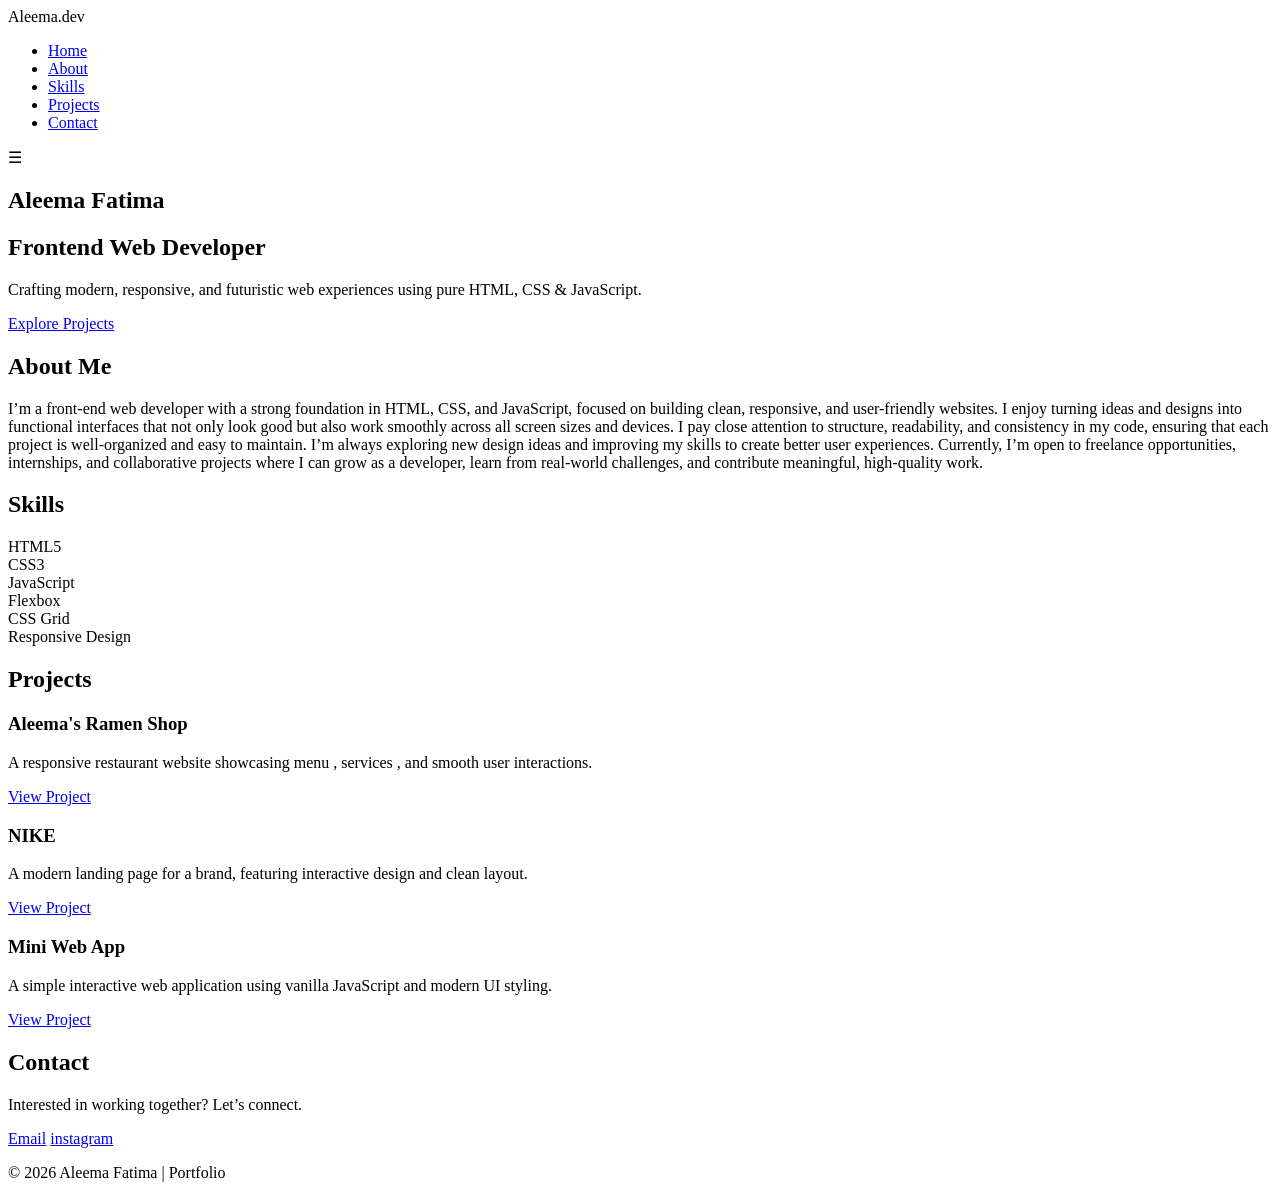
==== index.html @ c29633e4 "Update and rename index.html.html to index.html" ====
<!DOCTYPE html>
<html lang="en">
<head>
    <meta charset="UTF-8" />
    <meta name="viewport" content="width=device-width, initial-scale=1.0" />
    <title>My Portfolio</title>

    <link rel="stylesheet" href="myportfolio2.css" />
</head>
<body>

<!-- ================= NAVBAR ================= -->
<header>
    <nav class="navbar">
        <div class="logo">Aleema<span>.dev</span></div>

        <ul class="nav-links">
            <li><a href="#home">Home</a></li>
            <li><a href="#about">About</a></li>
            <li><a href="#skills">Skills</a></li>
            <li><a href="#projects">Projects</a></li>
            <li><a href="#contact">Contact</a></li>
        </ul>

        <div class="menu-toggle" id="menuToggle">☰</div>
    </nav>
</header>

<!-- ================= HERO ================= -->
<section id="home" class="hero">
    <div class="hero-content">
        <h1>Aleema Fatima</h1>
        <h2>Frontend Web Developer</h2>
        <p>
            Crafting modern, responsive, and futuristic web experiences
            using pure HTML, CSS & JavaScript.
        </p>
        <a href="#projects" class="btn">Explore Projects</a>
    </div>
</section>

<!-- ================= ABOUT ================= -->
<section id="about" class="section">
    <h2 class="section-title">About Me</h2>
    <p class="section-text">
        I’m a front-end web developer with a strong foundation in HTML, CSS, and JavaScript, focused on building clean, responsive, and user-friendly websites. I enjoy turning ideas and designs into functional interfaces that not only look good but also work smoothly across all screen sizes and devices.

I pay close attention to structure, readability, and consistency in my code, ensuring that each project is well-organized and easy to maintain. I’m always exploring new design ideas and improving my skills to create better user experiences.

Currently, I’m open to freelance opportunities, internships, and collaborative projects where I can grow as a developer, learn from real-world challenges, and contribute meaningful, high-quality work.
        
    </p>
</section>

<!-- ================= SKILLS ================= -->
<section id="skills" class="section">
    <h2 class="section-title">Skills</h2>

    <div class="skills-grid">
        <div class="skill-card">HTML5</div>
        <div class="skill-card">CSS3</div>
        <div class="skill-card">JavaScript</div>
        <div class="skill-card">Flexbox</div>
        <div class="skill-card">CSS Grid</div>
        <div class="skill-card">Responsive Design</div>
    </div>
</section>

<!-- ================= PROJECTS ================= -->
<section id="projects" class="section">
    <h2 class="section-title">Projects</h2>

    <div class="projects-grid">

        <div class="project-card">
            <h3>Aleema's Ramen Shop</h3>
            <p>
                A responsive restaurant website showcasing menu , services , and smooth user interactions.
                
            </p>
            <a href="ramen.html" class="btn">View Project</a>
        </div>

        <div class="project-card">
            <h3>NIKE</h3>
            <p>
                A modern landing page for a brand, featuring interactive design and clean layout.
                
            </p>
            <a href="index.html" class="btn">View Project</a>
        </div>

        <div class="project-card">
            <h3>Mini Web App</h3>
            <p>
                A simple interactive web application using vanilla
                JavaScript and modern UI styling.
            </p>
            <a href="#" class="btn">View Project</a>
        </div>

    </div>
</section>

<!-- ================= CONTACT ================= -->
<section id="contact" class="section">
    <h2 class="section-title">Contact</h2>

    <p class="section-text">
        Interested in working together? Let’s connect.
    </p>

    <div class="contact-buttons">
        <a href="mailto:azmialeema2007@gmail.com" class="btn">Email</a>
        <a href="https://www.instagram.com/aleema.xdesigns" class="btn">instagram</a>
    </div>
</section>

<!-- ================= FOOTER ================= -->
<footer class="footer">
    <p>© 2026 Aleema Fatima | Portfolio</p>
</footer>

<script src="myportfolio2.js"></script>
</body>
</html>
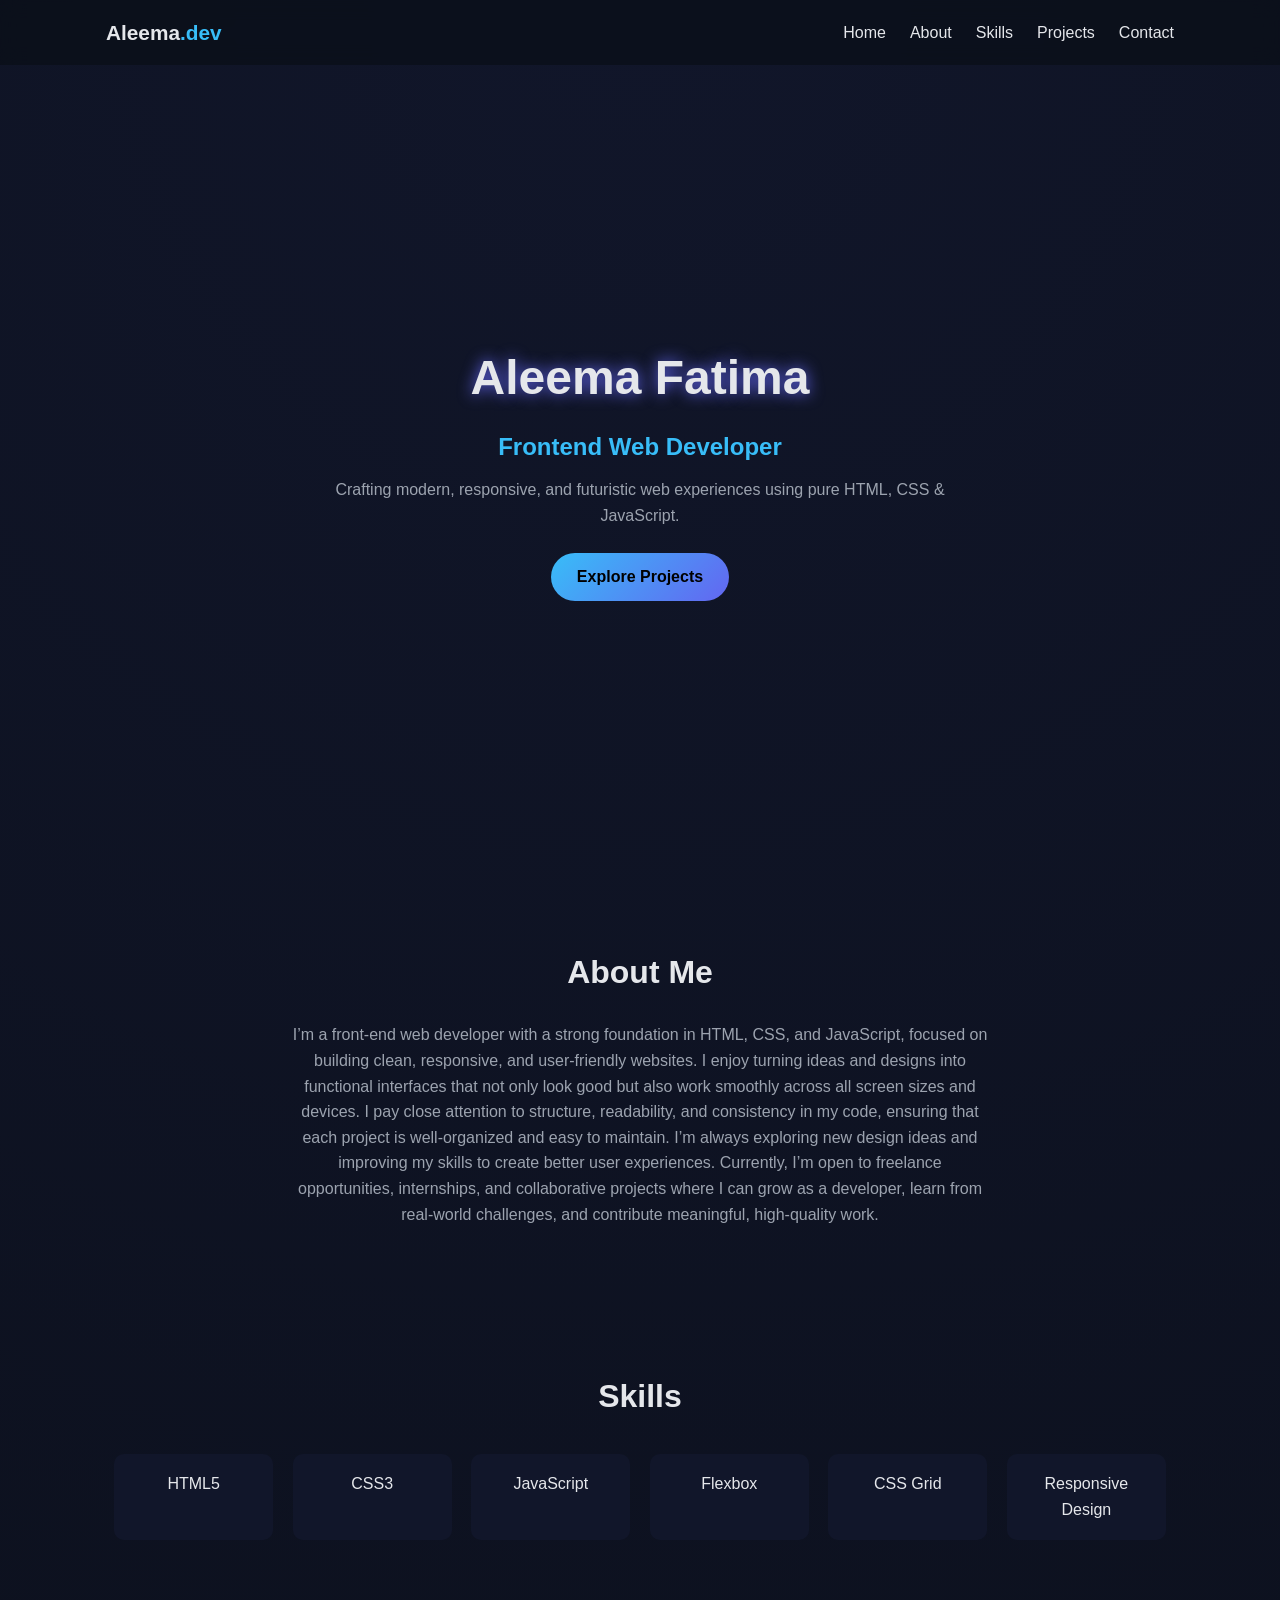
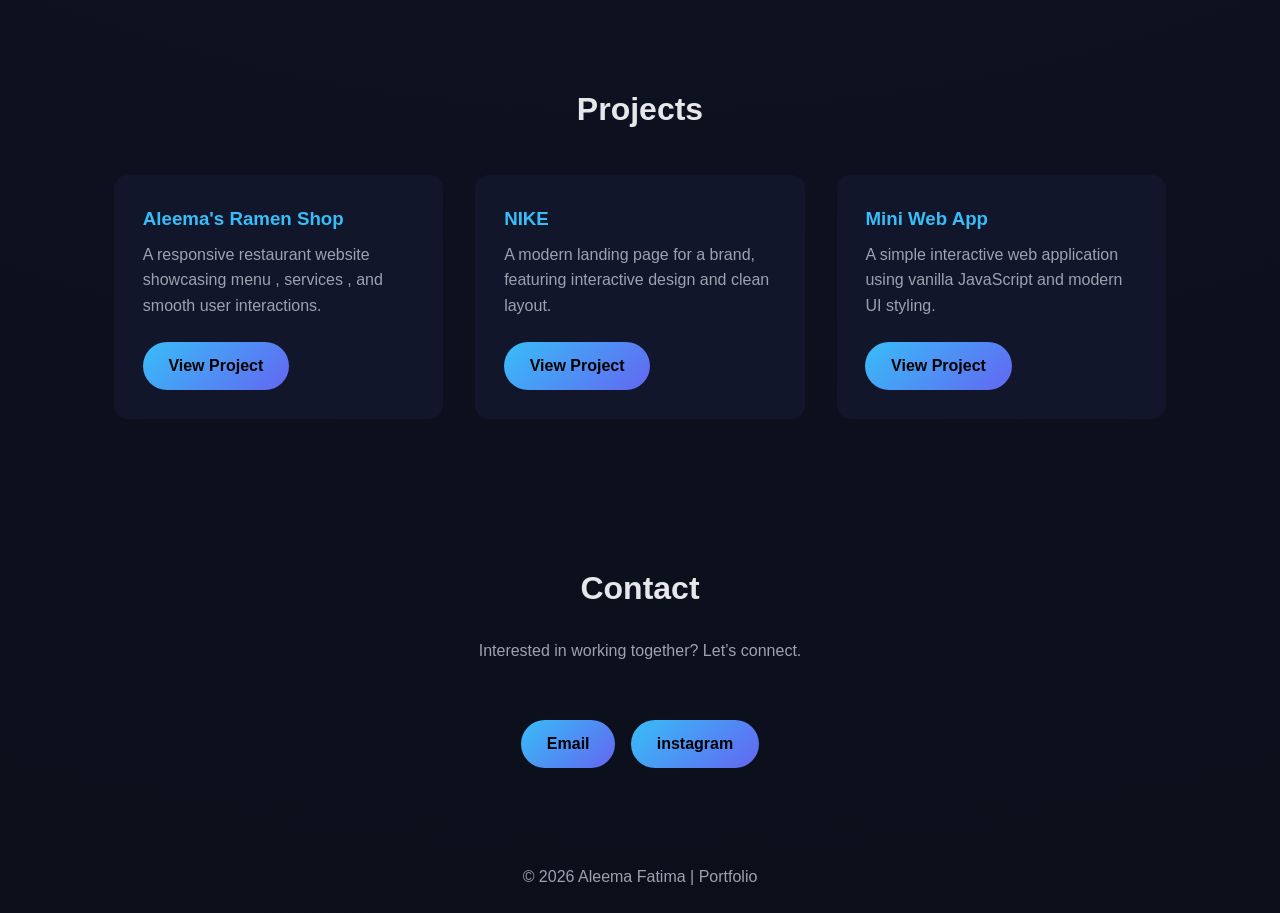
==== commit a5821c4a: "Update index.html" ====
--- a/index.html
+++ b/index.html
@@ -5,7 +5,7 @@
     <meta name="viewport" content="width=device-width, initial-scale=1.0" />
     <title>My Portfolio</title>
 
-    <link rel="stylesheet" href="myportfolio2.css" />
+    <link rel="stylesheet" href="style.css" />
 </head>
 <body>
 
@@ -124,3 +124,4 @@
 <script src="myportfolio2.js"></script>
 </body>
 </html>
+
--- a/style.css
+++ b/style.css
@@ -0,0 +1,241 @@
+/* ========== RESET ========== */
+* {
+    margin: 0;
+    padding: 0;
+    box-sizing: border-box;
+}
+
+/* ========== ARK THEME COLORS ========== */
+:root {
+    --bg-dark: #0b0f1a;
+    --bg-card: #11162a;
+    --neon: #38bdf8;
+    --neon-soft: #6366f1;
+    --text-main: #e5e7eb;
+    --text-muted: #9ca3af;
+}
+
+/* ========== GLOBAL ========== */
+html {
+    scroll-behavior: smooth;
+}
+
+body {
+    font-family: "Segoe UI", sans-serif;
+    background: radial-gradient(circle at top, #11162a, var(--bg-dark));
+    color: var(--text-main);
+    line-height: 1.6;
+}
+
+/* ========== NAVBAR ========== */
+header {
+    position: sticky;
+    top: 0;
+    background: rgba(11, 15, 26, 0.8);
+    backdrop-filter: blur(10px);
+    z-index: 1000;
+}
+
+.navbar {
+    max-width: 1100px;
+    margin: auto;
+    padding: 1rem;
+    display: flex;
+    justify-content: space-between;
+    align-items: center;
+}
+
+.logo {
+    font-size: 1.3rem;
+    font-weight: bold;
+}
+
+.logo span {
+    color: var(--neon);
+}
+
+.nav-links {
+    list-style: none;
+    display: flex;
+    gap: 1.5rem;
+}
+
+.nav-links a {
+    color: var(--text-main);
+    text-decoration: none;
+    position: relative;
+}
+
+.nav-links a::after {
+    content: "";
+    position: absolute;
+    width: 0;
+    height: 2px;
+    background: var(--neon);
+    left: 0;
+    bottom: -4px;
+    transition: 0.3s;
+}
+
+.nav-links a:hover::after {
+    width: 100%;
+}
+
+.menu-toggle {
+    display: none;
+    font-size: 1.5rem;
+    cursor: pointer;
+}
+
+/* ========== HERO ========== */
+.hero {
+    height: 90vh;
+    display: flex;
+    align-items: center;
+    justify-content: center;
+    text-align: center;
+    padding: 2rem;
+}
+
+.hero-content h1 {
+    font-size: 3rem;
+    text-shadow: 0 0 15px var(--neon-soft);
+}
+
+.hero-content h2 {
+    color: var(--neon);
+    margin: 0.7rem 0;
+}
+
+.hero-content p {
+    max-width: 650px;
+    margin: auto;
+    color: var(--text-muted);
+}
+
+/* ========== BUTTON ========== */
+.btn {
+    display: inline-block;
+    margin-top: 1.5rem;
+    padding: 0.7rem 1.6rem;
+    border-radius: 30px;
+    background: linear-gradient(135deg, var(--neon), var(--neon-soft));
+    color: #000;
+    text-decoration: none;
+    font-weight: 600;
+    transition: 0.3s;
+}
+
+.btn:hover {
+    box-shadow: 0 0 20px var(--neon);
+    transform: translateY(-3px);
+}
+
+/* ========== SECTIONS ========== */
+.section {
+    max-width: 1100px;
+    margin: auto;
+    padding: 4.5rem 1.5rem;
+}
+
+.section-title {
+    text-align: center;
+    font-size: 2rem;
+    margin-bottom: 1.5rem;
+}
+
+.section-text {
+    text-align: center;
+    max-width: 700px;
+    margin: auto;
+    color: var(--text-muted);
+}
+
+/* ========== SKILLS ========== */
+.skills-grid {
+    display: grid;
+    grid-template-columns: repeat(auto-fit, minmax(150px, 1fr));
+    gap: 1.2rem;
+    margin-top: 2rem;
+}
+
+.skill-card {
+    background: var(--bg-card);
+    padding: 1rem;
+    text-align: center;
+    border-radius: 10px;
+    border: 1px solid transparent;
+    transition: 0.3s;
+}
+
+.skill-card:hover {
+    border-color: var(--neon);
+    box-shadow: 0 0 15px rgba(56, 189, 248, 0.3);
+}
+
+/* ========== PROJECTS ========== */
+.projects-grid {
+    display: grid;
+    grid-template-columns: repeat(auto-fit, minmax(280px, 1fr));
+    gap: 2rem;
+    margin-top: 2.5rem;
+}
+
+.project-card {
+    background: var(--bg-card);
+    padding: 1.8rem;
+    border-radius: 14px;
+    transition: 0.3s;
+}
+
+.project-card:hover {
+    transform: translateY(-8px);
+    box-shadow: 0 0 25px rgba(99, 102, 241, 0.25);
+}
+
+.project-card h3 {
+    color: var(--neon);
+    margin-bottom: 0.5rem;
+}
+
+.project-card p {
+    color: var(--text-muted);
+}
+
+/* ========== CONTACT ========== */
+.contact-buttons {
+    display: flex;
+    justify-content: center;
+    gap: 1rem;
+    margin-top: 2rem;
+}
+
+/* ========== FOOTER ========== */
+.footer {
+    text-align: center;
+    padding: 1.5rem;
+    color: var(--text-muted);
+}
+
+/* ========== RESPONSIVE ========== */
+@media (max-width: 768px) {
+    .nav-links {
+        position: absolute;
+        top: 60px;
+        right: 0;
+        background: var(--bg-card);
+        flex-direction: column;
+        width: 200px;
+        display: none;
+        padding: 1rem;
+    }
+
+    .nav-links.show {
+        display: flex;
+    }
+
+    .menu-toggle {
+        display: block;
+    }
+}
+
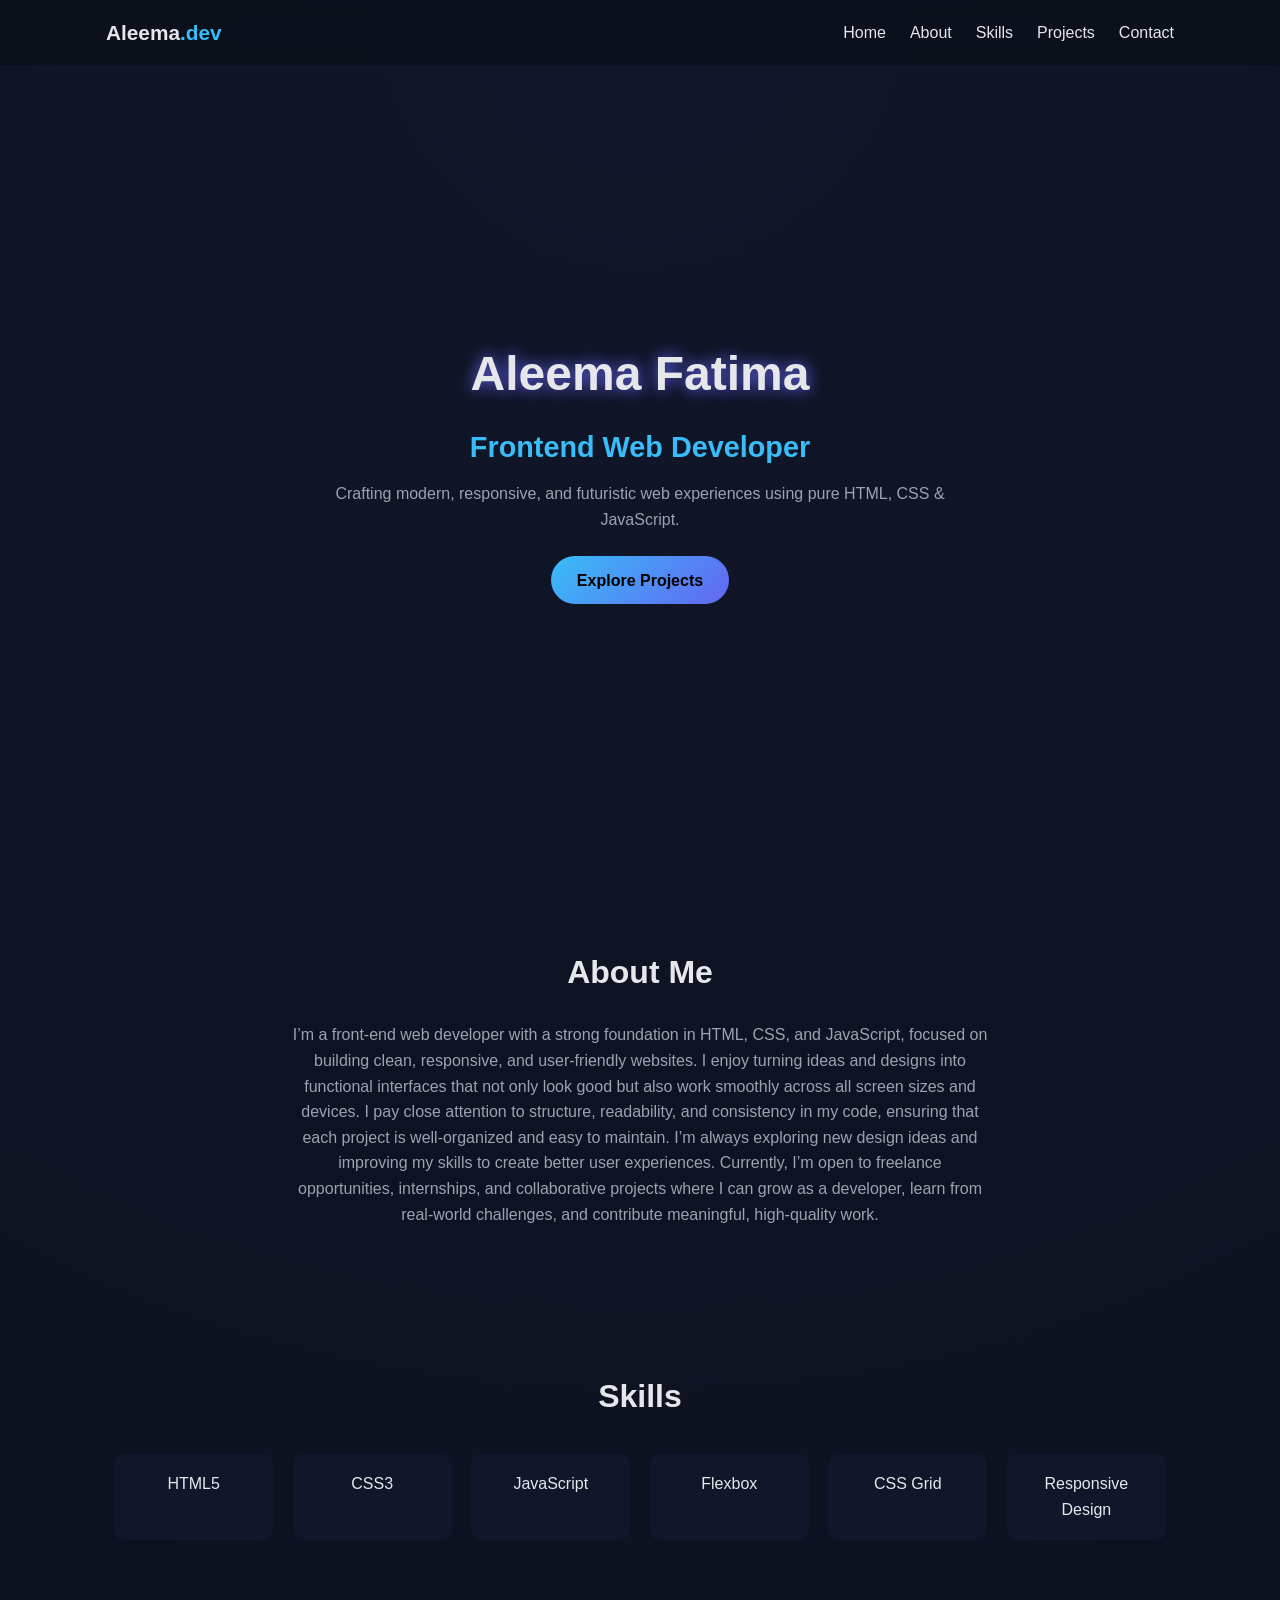
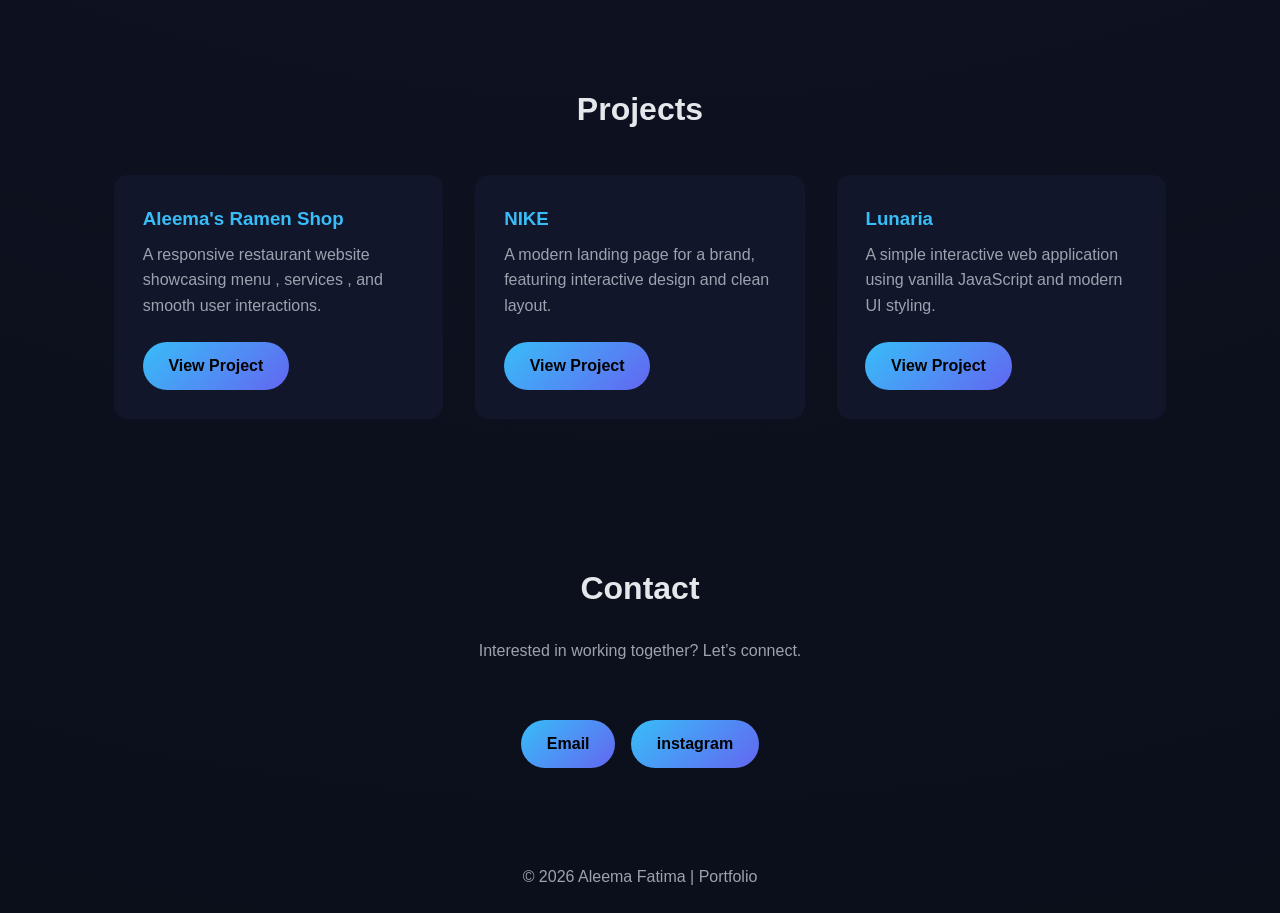
==== commit 91411c57: "Update index.html" ====
--- a/index.html
+++ b/index.html
@@ -78,7 +78,7 @@
                 A responsive restaurant website showcasing menu , services , and smooth user interactions.
                 
             </p>
-            <a href="ramen.html" class="btn">View Project</a>
+            <a href="https://aleema-dev.github.io/Aleema-s-Ramen-Shop/" class="btn">View Project</a>
         </div>
 
         <div class="project-card">
@@ -87,16 +87,16 @@
                 A modern landing page for a brand, featuring interactive design and clean layout.
                 
             </p>
-            <a href="index.html" class="btn">View Project</a>
+            <a href="https://aleema-dev.github.io/Nike/" class="btn">View Project</a>
         </div>
 
         <div class="project-card">
-            <h3>Mini Web App</h3>
+            <h3>Lunaria</h3>
             <p>
                 A simple interactive web application using vanilla
                 JavaScript and modern UI styling.
             </p>
-            <a href="#" class="btn">View Project</a>
+            <a href="https://aleema-dev.github.io/cosmetics-web/" class="btn">View Project</a>
         </div>
 
     </div>
@@ -121,7 +121,9 @@
     <p>© 2026 Aleema Fatima | Portfolio</p>
 </footer>
 
-<script src="myportfolio2.js"></script>
+<script src="script.js"></script>
 </body>
 </html>
 
+
+
--- a/style.css
+++ b/style.css
@@ -238,4 +238,18 @@
         display: block;
     }
 }
-
+.product-grid{
+display:flex;
+flex-direction:column;
+align-items:center;
+gap:20px;
+}
+.product-card{
+    width:90%;
+    margin:10px 0;
+}
+h2{
+    font-size:1.8rem;
+}
+
+
